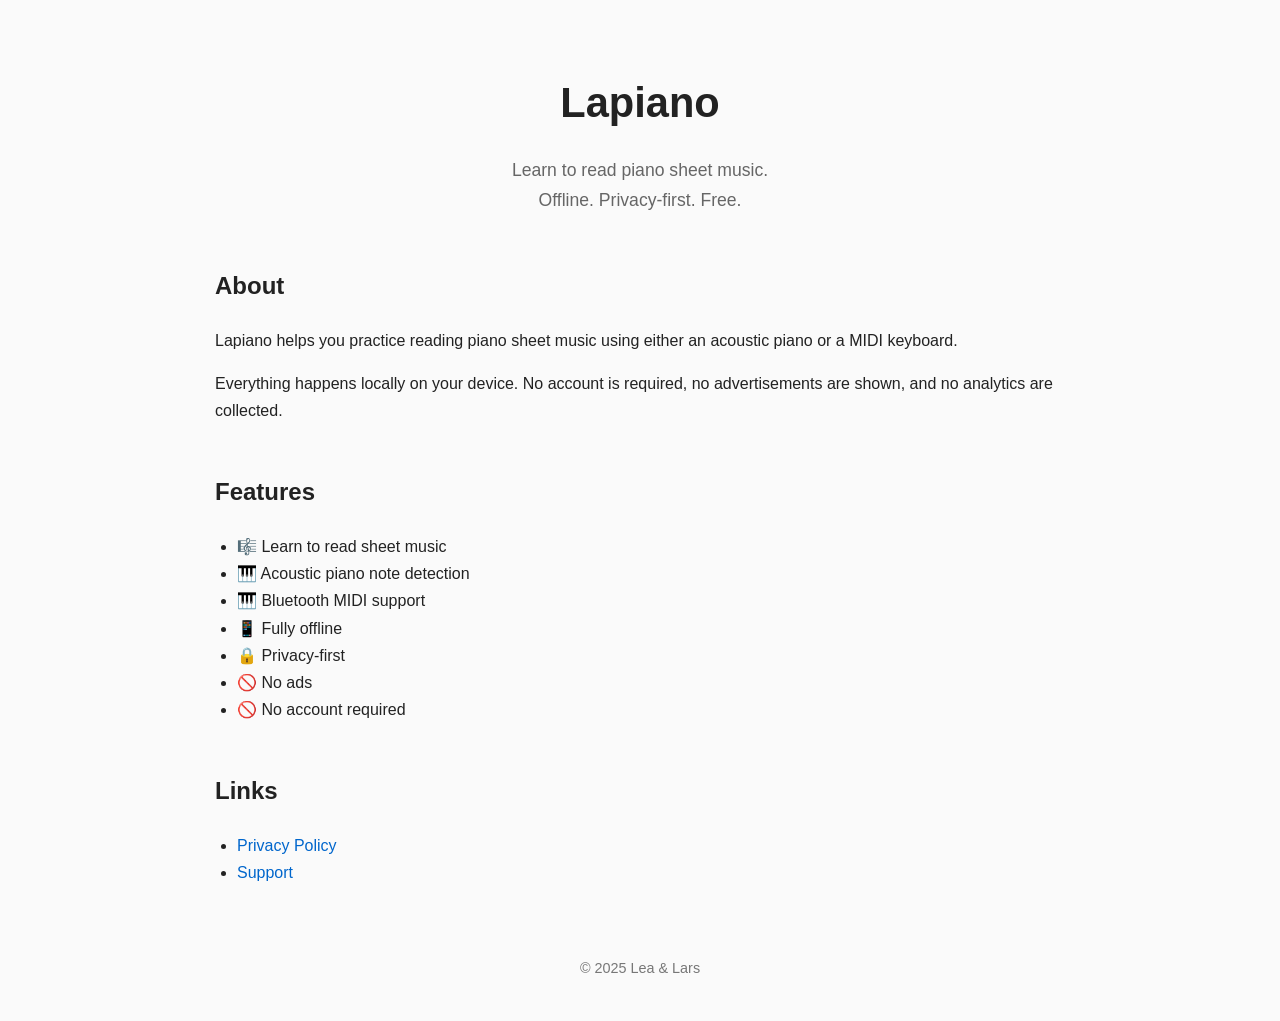
==== index.html @ 87901df6 "initial file commit" ====
<!DOCTYPE html>
<html lang="en">
<head>
    <meta charset="UTF-8">
    <meta name="viewport" content="width=device-width, initial-scale=1.0">
    <title>Lapiano</title>
    <link rel="stylesheet" href="styles.css">
</head>
<body>

<header>
    <h1>Lapiano</h1>
    <p class="subtitle">
        Learn to read piano sheet music.<br>
        Offline. Privacy-first. Free.
    </p>
</header>

<main>

<section>
    <h2>About</h2>

    <p>
        Lapiano helps you practice reading piano sheet music using either an
        acoustic piano or a MIDI keyboard.
    </p>

    <p>
        Everything happens locally on your device.
        No account is required, no advertisements are shown,
        and no analytics are collected.
    </p>
</section>

<section>
    <h2>Features</h2>

    <ul>
        <li>🎼 Learn to read sheet music</li>
        <li>🎹 Acoustic piano note detection</li>
        <li>🎹 Bluetooth MIDI support</li>
        <li>📱 Fully offline</li>
        <li>🔒 Privacy-first</li>
        <li>🚫 No ads</li>
        <li>🚫 No account required</li>
    </ul>
</section>

<section>
    <h2>Links</h2>

    <ul>
        <li><a href="privacy.html">Privacy Policy</a></li>
        <li><a href="support.html">Support</a></li>
    </ul>
</section>

</main>

<footer>
    © 2025 Lea & Lars
</footer>

</body>
</html>
---- styles.css ----
body {
    font-family: -apple-system, BlinkMacSystemFont, "Segoe UI", Roboto, sans-serif;
    max-width: 850px;
    margin: auto;
    padding: 40px 20px;
    line-height: 1.7;
    color: #222;
    background: #fafafa;
}

header {
    text-align: center;
    margin-bottom: 50px;
}

.subtitle {
    color: #666;
    font-size: 1.1em;
}

section {
    margin-bottom: 40px;
}

h1 {
    font-size: 2.6em;
    margin-bottom: 0.2em;
}

h2 {
    margin-top: 2em;
}

ul {
    padding-left: 22px;
}

footer {
    margin-top: 70px;
    text-align: center;
    color: #777;
    font-size: 0.9em;
}

a {
    color: #0066cc;
    text-decoration: none;
}

a:hover {
    text-decoration: underline;
}
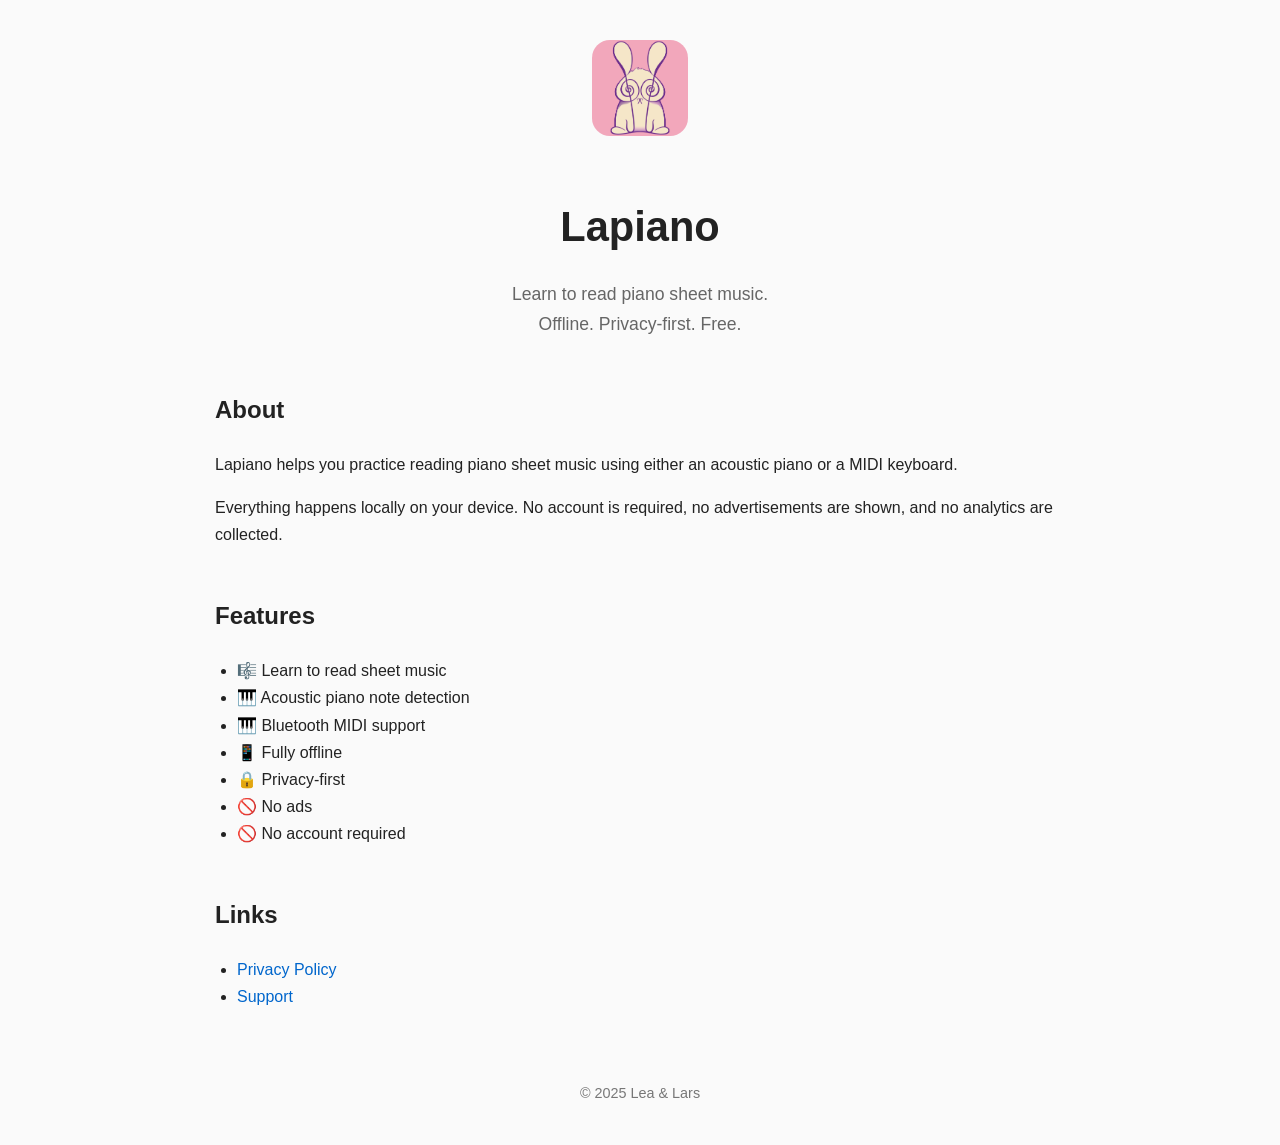
==== commit 7435cb9a: "Logo" ====
--- a/index.html
+++ b/index.html
@@ -5,10 +5,15 @@
     <meta name="viewport" content="width=device-width, initial-scale=1.0">
     <title>Lapiano</title>
     <link rel="stylesheet" href="styles.css">
+    <link rel="icon" href="assets/favicon.png">
 </head>
 <body>
 
 <header>
+    <img
+    	src="assets/logo.png"
+        alt="Lapiano Logo"
+        class="logo">
     <h1>Lapiano</h1>
     <p class="subtitle">
         Learn to read piano sheet music.<br>
--- a/styles.css
+++ b/styles.css
@@ -13,6 +13,12 @@
     margin-bottom: 50px;
 }
 
+.logo {
+    width: 96px;
+    height: 96px;
+    border-radius: 18px;
+    margin-bottom: 20px;
+}
 .subtitle {
     color: #666;
     font-size: 1.1em;
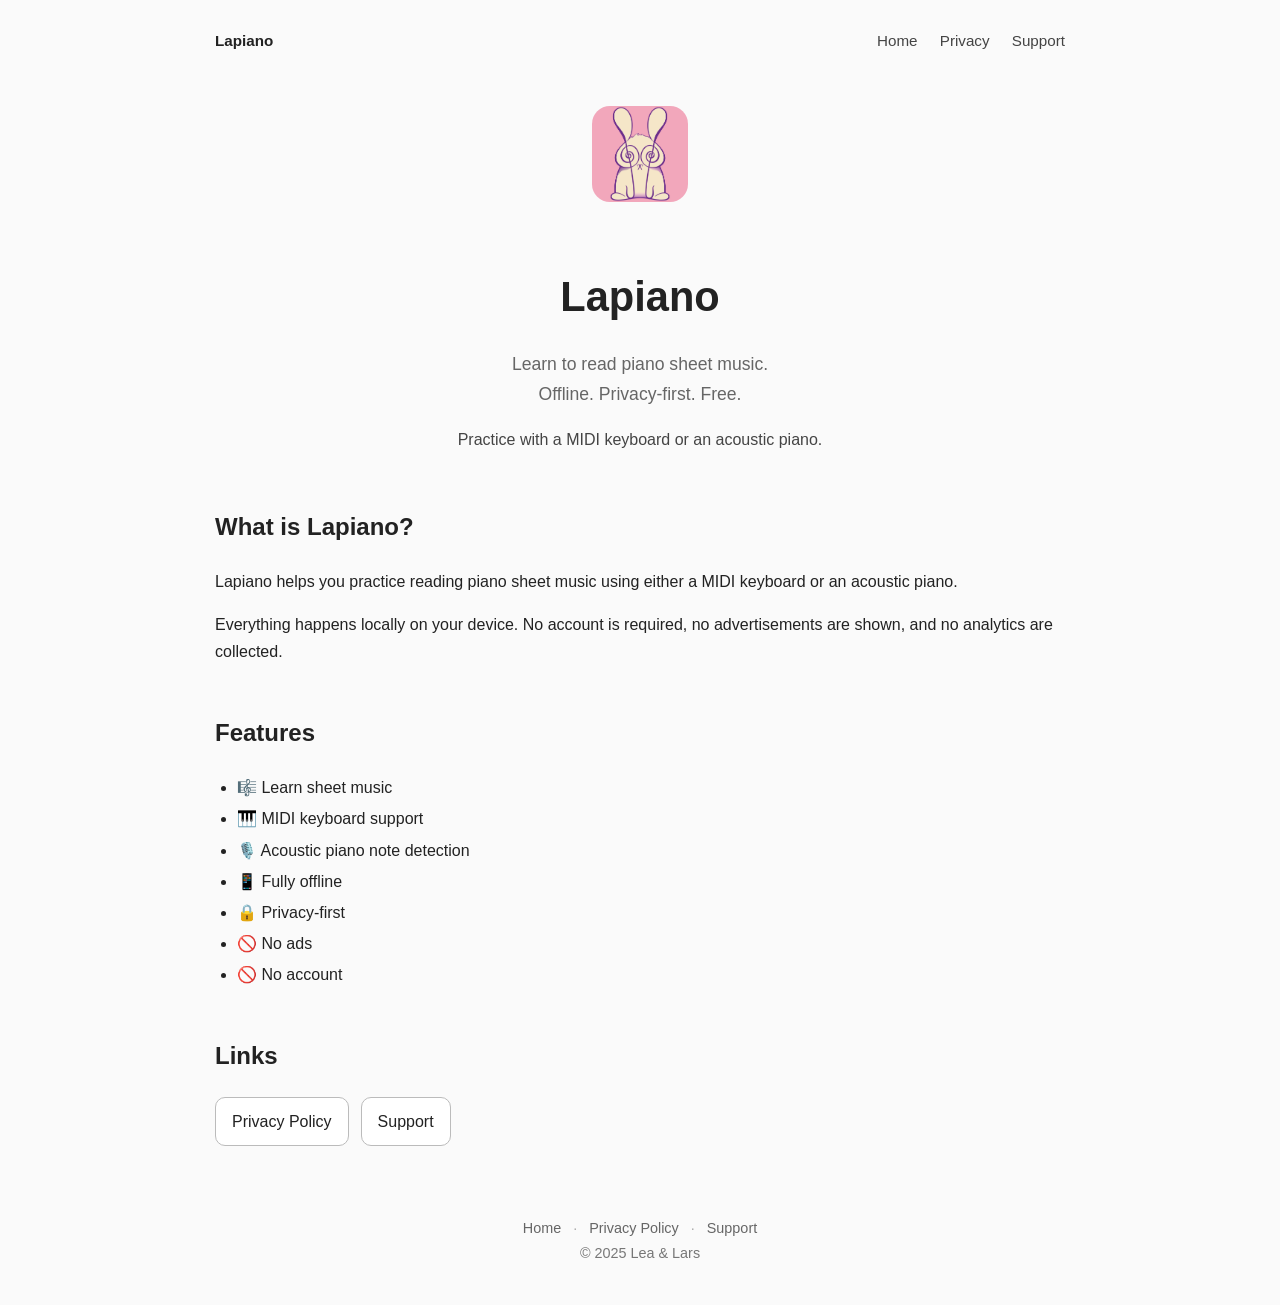
==== commit 6893cf90: "design improvements" ====
--- a/index.html
+++ b/index.html
@@ -9,61 +9,78 @@
 </head>
 <body>
 
+<nav>
+    <a href="index.html" class="nav-brand">Lapiano</a>
+    <div>
+        <a href="index.html">Home</a>
+        <a href="privacy.html">Privacy</a>
+        <a href="support.html">Support</a>
+    </div>
+</nav>
+
 <header>
-    <img
-    	src="assets/logo.png"
-        alt="Lapiano Logo"
-        class="logo">
+    <img src="assets/logo.png" alt="Lapiano logo" class="logo">
+
     <h1>Lapiano</h1>
+
     <p class="subtitle">
         Learn to read piano sheet music.<br>
         Offline. Privacy-first. Free.
+    </p>
+
+    <p class="hero-detail">
+        Practice with a MIDI keyboard or an acoustic piano.
     </p>
 </header>
 
 <main>
 
 <section>
-    <h2>About</h2>
+    <h2>What is Lapiano?</h2>
 
     <p>
-        Lapiano helps you practice reading piano sheet music using either an
-        acoustic piano or a MIDI keyboard.
+        Lapiano helps you practice reading piano sheet music using either a
+        MIDI keyboard or an acoustic piano.
     </p>
 
     <p>
-        Everything happens locally on your device.
-        No account is required, no advertisements are shown,
-        and no analytics are collected.
+        Everything happens locally on your device. No account is required,
+        no advertisements are shown, and no analytics are collected.
     </p>
 </section>
 
 <section>
     <h2>Features</h2>
 
-    <ul>
-        <li>🎼 Learn to read sheet music</li>
-        <li>🎹 Acoustic piano note detection</li>
-        <li>🎹 Bluetooth MIDI support</li>
+    <ul class="feature-list">
+        <li>🎼 Learn sheet music</li>
+        <li>🎹 MIDI keyboard support</li>
+        <li>🎙️ Acoustic piano note detection</li>
         <li>📱 Fully offline</li>
         <li>🔒 Privacy-first</li>
         <li>🚫 No ads</li>
-        <li>🚫 No account required</li>
+        <li>🚫 No account</li>
     </ul>
 </section>
 
 <section>
     <h2>Links</h2>
 
-    <ul>
-        <li><a href="privacy.html">Privacy Policy</a></li>
-        <li><a href="support.html">Support</a></li>
-    </ul>
+    <div class="button-row">
+        <a class="button" href="privacy.html">Privacy Policy</a>
+        <a class="button" href="support.html">Support</a>
+    </div>
 </section>
 
 </main>
 
 <footer>
+    <a href="index.html">Home</a>
+    <span>·</span>
+    <a href="privacy.html">Privacy Policy</a>
+    <span>·</span>
+    <a href="support.html">Support</a>
+    <br>
     © 2025 Lea & Lars
 </footer>
 
--- a/styles.css
+++ b/styles.css
@@ -2,30 +2,56 @@
     font-family: -apple-system, BlinkMacSystemFont, "Segoe UI", Roboto, sans-serif;
     max-width: 850px;
     margin: auto;
-    padding: 40px 20px;
+    padding: 28px 20px 40px;
     line-height: 1.7;
     color: #222;
     background: #fafafa;
 }
 
+nav {
+    display: flex;
+    justify-content: space-between;
+    align-items: center;
+    margin-bottom: 52px;
+    font-size: 0.95em;
+}
+
+nav a {
+    margin-left: 18px;
+    color: #444;
+}
+
+.nav-brand {
+    margin-left: 0;
+    font-weight: 700;
+    color: #222;
+}
+
 header {
     text-align: center;
-    margin-bottom: 50px;
+    margin-bottom: 54px;
 }
 
 .logo {
     width: 96px;
     height: 96px;
     border-radius: 18px;
-    margin-bottom: 20px;
+    margin-bottom: 24px;
 }
+
 .subtitle {
     color: #666;
     font-size: 1.1em;
+    margin-bottom: 10px;
+}
+
+.hero-detail {
+    color: #444;
+    font-size: 1em;
 }
 
 section {
-    margin-bottom: 40px;
+    margin-bottom: 44px;
 }
 
 h1 {
@@ -41,11 +67,44 @@
     padding-left: 22px;
 }
 
+.feature-list li {
+    margin-bottom: 4px;
+}
+
+.button-row {
+    display: flex;
+    flex-wrap: wrap;
+    gap: 12px;
+}
+
+.button {
+    display: inline-block;
+    padding: 10px 16px;
+    border: 1px solid #bbb;
+    border-radius: 10px;
+    color: #222;
+    background: #fff;
+}
+
+.button:hover {
+    text-decoration: none;
+    border-color: #777;
+}
+
 footer {
     margin-top: 70px;
     text-align: center;
     color: #777;
     font-size: 0.9em;
+}
+
+footer a {
+    color: #666;
+}
+
+footer span {
+    margin: 0 8px;
+    color: #aaa;
 }
 
 a {
@@ -56,3 +115,18 @@
 a:hover {
     text-decoration: underline;
 }
+
+@media (max-width: 560px) {
+    nav {
+        flex-direction: column;
+        gap: 10px;
+    }
+
+    nav a {
+        margin: 0 8px;
+    }
+
+    h1 {
+        font-size: 2.2em;
+    }
+}
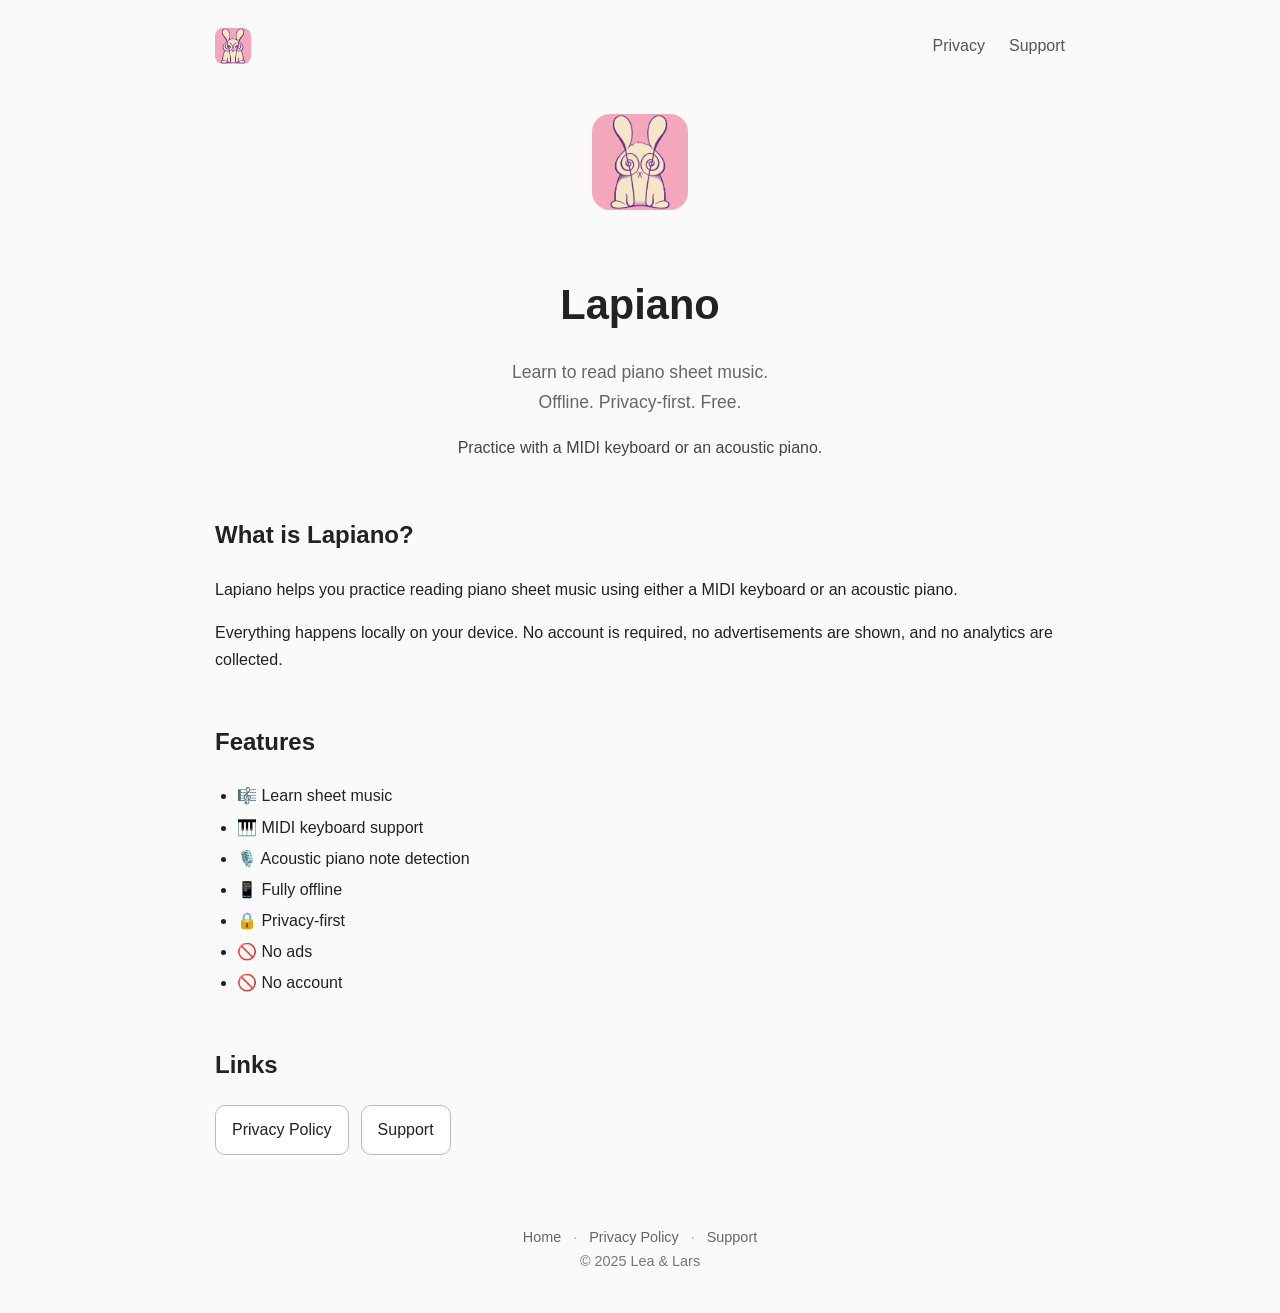
==== commit 38ad21cb: "nav bar fix" ====
--- a/index.html
+++ b/index.html
@@ -10,9 +10,11 @@
 <body>
 
 <nav>
-    <a href="index.html" class="nav-brand">Lapiano</a>
-    <div>
-        <a href="index.html">Home</a>
+    <a href="index.html" class="nav-brand">
+        <img src="assets/favicon.png" alt="Lapiano" class="nav-logo">
+    </a>
+
+    <div class="nav-links">
         <a href="privacy.html">Privacy</a>
         <a href="support.html">Support</a>
     </div>
--- a/styles.css
+++ b/styles.css
@@ -12,24 +12,41 @@
     display: flex;
     justify-content: space-between;
     align-items: center;
-    margin-bottom: 52px;
-    font-size: 0.95em;
-}
-
-nav a {
-    margin-left: 18px;
-    color: #444;
+    margin-bottom: 50px;
 }
 
 .nav-brand {
-    margin-left: 0;
+    font-size: 1.2rem;
     font-weight: 700;
     color: #222;
+    text-decoration: none;
+}
+
+.nav-links {
+    display: flex;
+    gap: 24px;
+}
+
+.nav-links a {
+    color: #555;
+    text-decoration: none;
+    font-weight: 500;
+}
+
+.nav-links a:hover {
+    color: #000;
+    text-decoration: none;
 }
 
 header {
     text-align: center;
     margin-bottom: 54px;
+}
+.nav-logo {
+    width: 36px;
+    height: 36px;
+    border-radius: 8px;
+    display: block;
 }
 
 .logo {
